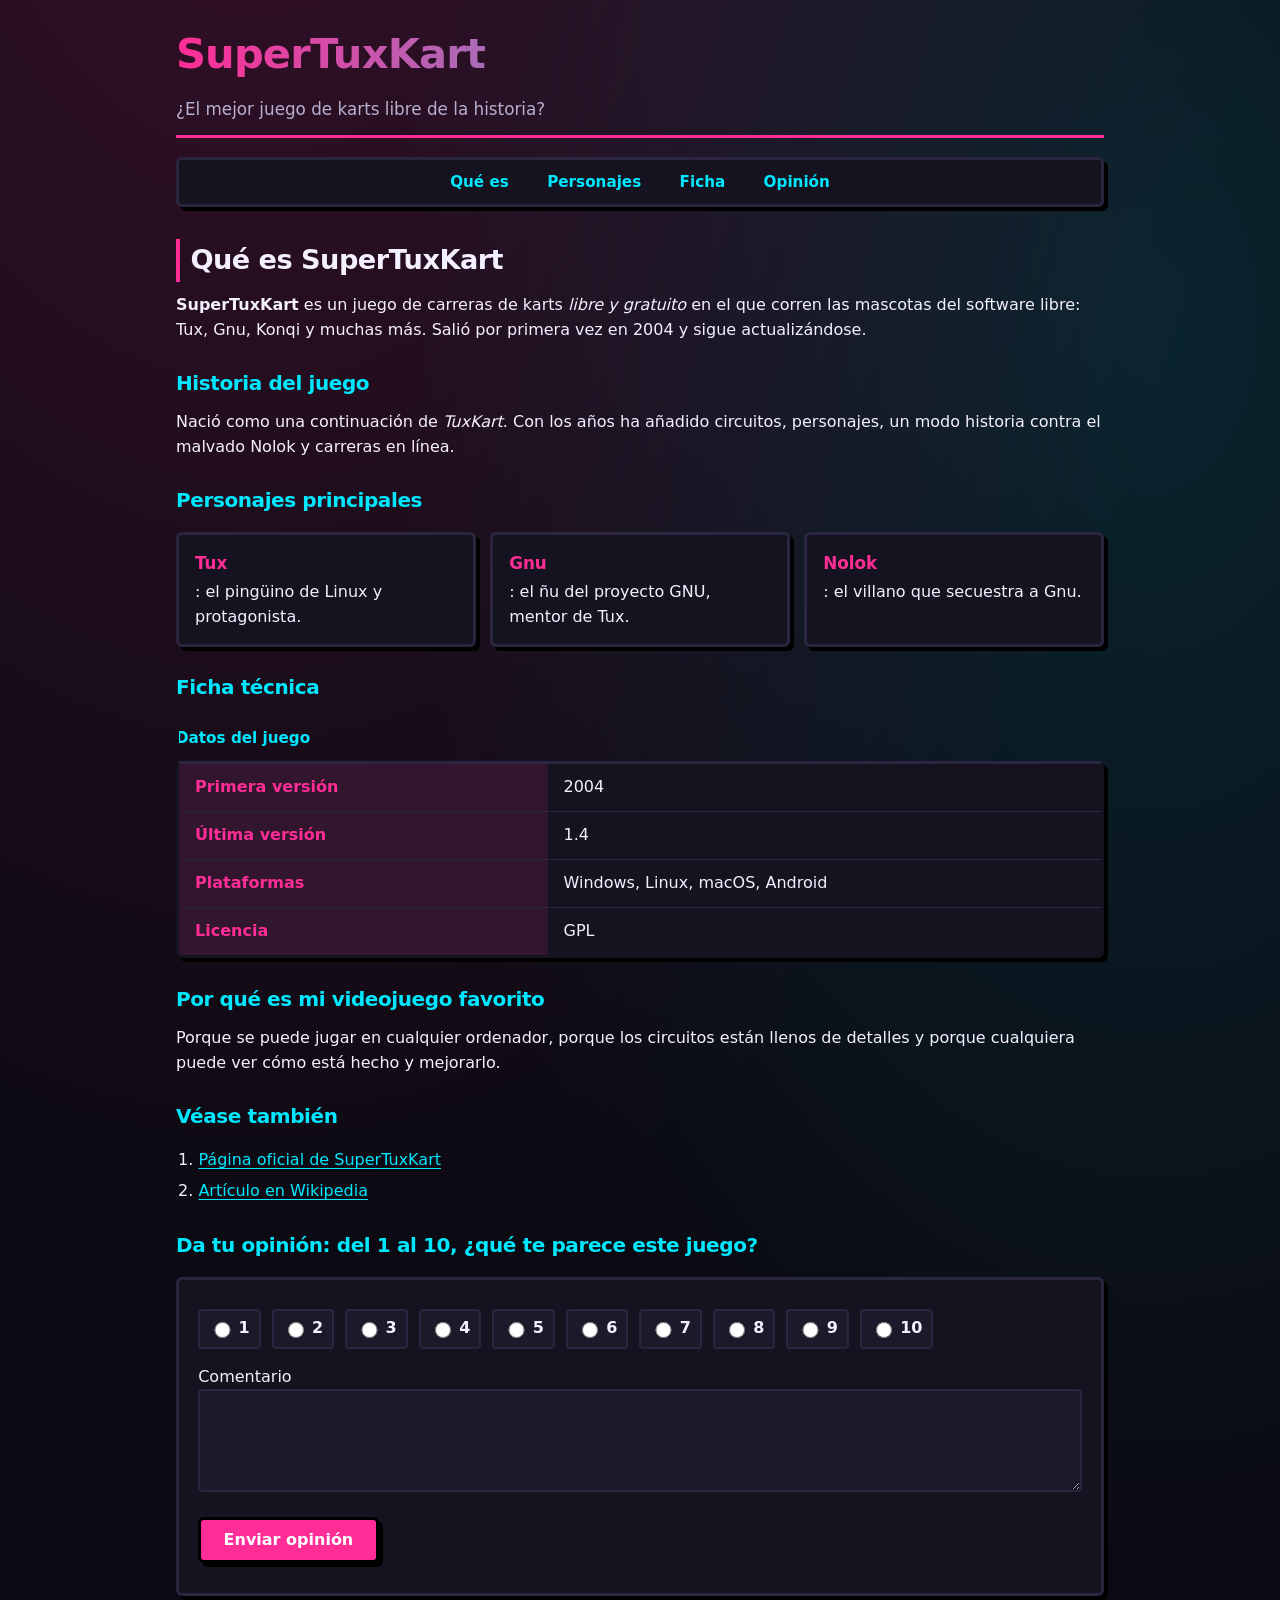
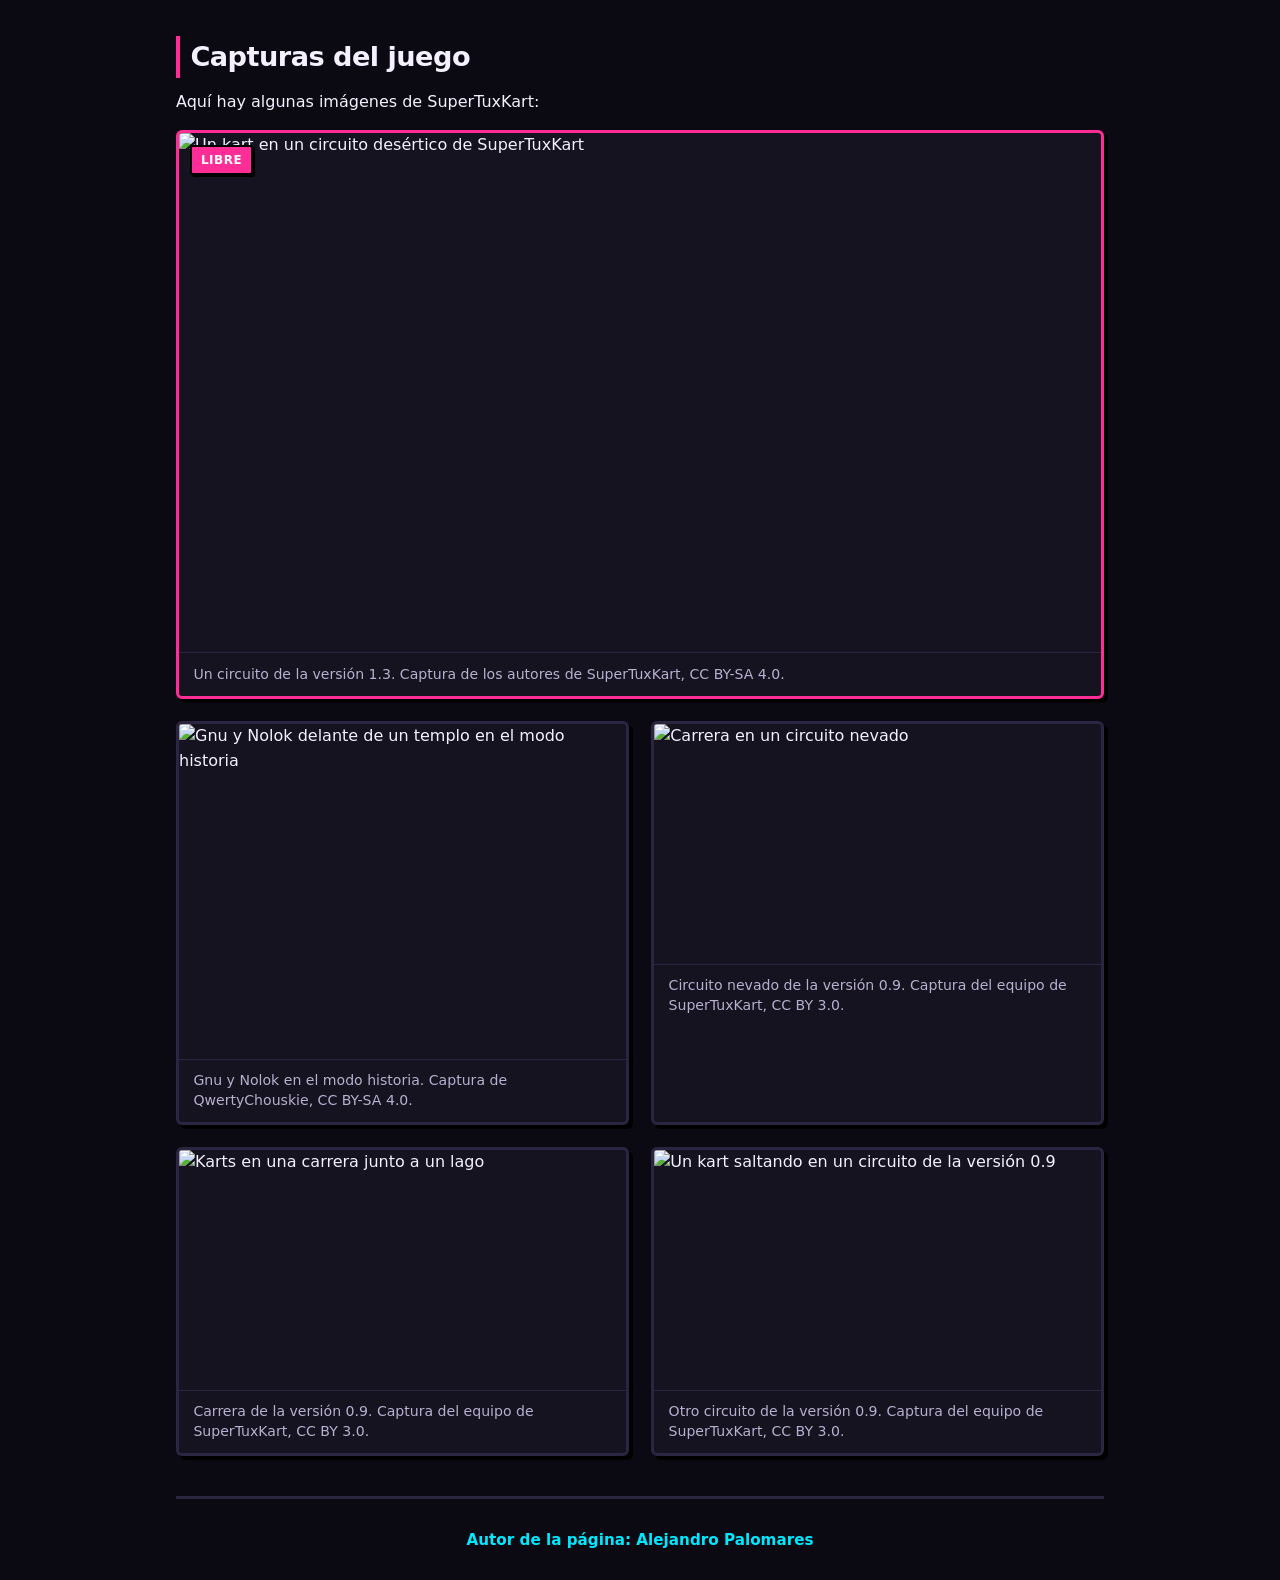
==== ut2/index.html @ 8ab344ee "Añade carpeta ut2: página SuperTuxKart con CSS estilo GTA VI Neon Vice (ejercicio 2)" ====
<!DOCTYPE html>
<html lang="es">
<head>
  <meta charset="utf-8">
  <meta name="viewport" content="width=device-width, initial-scale=1">
  <meta name="description" content="Página de ejemplo sobre SuperTuxKart, mi videojuego favorito">
  <meta name="author" content="Raúl Ibáñez">
  <title>SuperTuxKart, mi videojuego favorito</title>
  <link rel="stylesheet" href="style.css">
</head>
<body>
  <header>
    <h1>SuperTuxKart</h1>
    <p>¿El mejor juego de karts libre de la historia?</p>
  </header>

  <nav>
    <ul>
      <li><a href="#que-es">Qué es</a></li>
      <li><a href="#personajes">Personajes</a></li>
      <li><a href="#ficha">Ficha</a></li>
      <li><a href="#opinion">Opinión</a></li>
    </ul>
  </nav>

  <main>
    <h2 id="que-es">Qué es SuperTuxKart</h2>
    <p><strong>SuperTuxKart</strong> es un juego de carreras de karts <em>libre y gratuito</em> en el que corren las mascotas del software libre: Tux, Gnu, Konqi y muchas más. Salió por primera vez en 2004 y sigue actualizándose.</p>

    <h3>Historia del juego</h3>
    <p>Nació como una continuación de <em>TuxKart</em>. Con los años ha añadido circuitos, personajes, un modo historia contra el malvado Nolok y carreras en línea.</p>

    <h3 id="personajes">Personajes principales</h3>
    <ul>
      <li><strong>Tux</strong>: el pingüino de Linux y protagonista.</li>
      <li><strong>Gnu</strong>: el ñu del proyecto GNU, mentor de Tux.</li>
      <li><strong>Nolok</strong>: el villano que secuestra a Gnu.</li>
    </ul>

    <h3 id="ficha">Ficha técnica</h3>
    <table>
      <caption>Datos del juego</caption>
      <tr><th>Primera versión</th><td>2004</td></tr>
      <tr><th>Última versión</th><td>1.4</td></tr>
      <tr><th>Plataformas</th><td>Windows, Linux, macOS, Android</td></tr>
      <tr><th>Licencia</th><td>GPL</td></tr>
    </table>

    <h3>Por qué es mi videojuego favorito</h3>
    <p>Porque se puede jugar en cualquier ordenador, porque los circuitos están llenos de detalles y porque cualquiera puede ver cómo está hecho y mejorarlo.</p>

    <h3>Véase también</h3>
    <ol>
      <li><a href="https://supertuxkart.net/">Página oficial de SuperTuxKart</a></li>
      <li><a href="https://es.wikipedia.org/wiki/SuperTuxKart">Artículo en Wikipedia</a></li>
    </ol>

    <h3 id="opinion">Da tu opinión: del 1 al 10, ¿qué te parece este juego?</h3>
    <form action="https://webhook.site/" method="post">
      <p class="notas">
        <label><input type="radio" name="nota" value="1"> 1</label>
        <label><input type="radio" name="nota" value="2"> 2</label>
        <label><input type="radio" name="nota" value="3"> 3</label>
        <label><input type="radio" name="nota" value="4"> 4</label>
        <label><input type="radio" name="nota" value="5"> 5</label>
        <label><input type="radio" name="nota" value="6"> 6</label>
        <label><input type="radio" name="nota" value="7"> 7</label>
        <label><input type="radio" name="nota" value="8"> 8</label>
        <label><input type="radio" name="nota" value="9"> 9</label>
        <label><input type="radio" name="nota" value="10"> 10</label>
      </p>
      <p>
        <label for="comentario">Comentario</label><br>
        <textarea id="comentario" name="comentario" rows="4" cols="40"></textarea>
      </p>
      <p><button type="submit">Enviar opinión</button></p>
    </form>
  </main>

  <aside>
    <h2>Capturas del juego</h2>
    <p>Aquí hay algunas imágenes de SuperTuxKart:</p>
    <div class="galeria">
      <figure class="destacada">
        <span class="etiqueta">Libre</span>
        <img src="img/stk1.jpg" alt="Un kart en un circuito desértico de SuperTuxKart" width="1000" height="563">
        <figcaption>Un circuito de la versión 1.3. Captura de los autores de SuperTuxKart, CC BY-SA 4.0.</figcaption>
      </figure>
      <figure>
        <img src="img/stk2.jpg" alt="Gnu y Nolok delante de un templo en el modo historia" width="1000" height="750">
        <figcaption>Gnu y Nolok en el modo historia. Captura de QwertyChouskie, CC BY-SA 4.0.</figcaption>
      </figure>
      <figure>
        <img src="img/stk3.jpg" alt="Carrera en un circuito nevado" width="1000" height="537">
        <figcaption>Circuito nevado de la versión 0.9. Captura del equipo de SuperTuxKart, CC BY 3.0.</figcaption>
      </figure>
      <figure>
        <img src="img/stk4.jpg" alt="Karts en una carrera junto a un lago" width="1000" height="537">
        <figcaption>Carrera de la versión 0.9. Captura del equipo de SuperTuxKart, CC BY 3.0.</figcaption>
      </figure>
      <figure>
        <img src="img/stk5.jpg" alt="Un kart saltando en un circuito de la versión 0.9" width="1000" height="537">
        <figcaption>Otro circuito de la versión 0.9. Captura del equipo de SuperTuxKart, CC BY 3.0.</figcaption>
      </figure>
    </div>
  </aside>

  <footer>
    <p><em>Autor de la página: Alejandro Palomares</em></p>
  </footer>
</body>
</html>
---- ut2/style.css ----
/*
  Estilo: GTA VI Neon Vice (inspirado en el tráiler de GTA 6 + neobrutalismo suave)
  Pedí a la IA: "tema estilo GTA 6 con neones rosa/cian, alto contraste, dark mode,
  bordes gruesos tipo neobrutalismo, tipografía bold, galería en grid y que se vea
  perfecto en móvil a 375px sin desbordes".
*/

:root {
  --bg: #0b0a12;
  --bg-card: #15131f;
  --text: #f4f0ff;
  --text-muted: #b8b0d0;
  --pink: #ff2d95;
  --cyan: #00e8ff;
  --orange: #ff9f1c;
  --purple: #9b5cff;
  --border: #2a2540;
  --glow-pink: 0 0 12px rgba(255, 45, 149, 0.55);
  --glow-cyan: 0 0 12px rgba(0, 232, 255, 0.45);
  --shadow-hard: 4px 4px 0 #000;
  --radius: 6px;
  --font: system-ui, -apple-system, BlinkMacSystemFont, "Segoe UI", Roboto, Oxygen, Ubuntu, Cantarell, "Open Sans", "Helvetica Neue", sans-serif;
}

*,
*::before,
*::after {
  box-sizing: border-box;
}

html {
  scroll-behavior: smooth;
}

body {
  margin: 0;
  padding: 1rem;
  max-width: 60rem;
  margin-left: auto;
  margin-right: auto;
  background: var(--bg);
  background-image:
    radial-gradient(ellipse 80% 50% at 20% -10%, rgba(255, 45, 149, 0.18), transparent),
    radial-gradient(ellipse 60% 40% at 90% 10%, rgba(0, 232, 255, 0.12), transparent);
  color: var(--text);
  font-family: var(--font);
  line-height: 1.55;
  -webkit-font-smoothing: antialiased;
}

/* Tipografía */
h1, h2, h3 {
  font-family: var(--font);
  font-weight: 800;
  letter-spacing: -0.02em;
  color: var(--text);
  margin-top: 1.6rem;
  margin-bottom: 0.6rem;
}

h1 {
  font-size: clamp(1.8rem, 5vw, 2.6rem);
  background: linear-gradient(90deg, var(--pink), var(--cyan));
  -webkit-background-clip: text;
  background-clip: text;
  color: transparent;
  text-shadow: none;
  margin-top: 0.4rem;
}

h2 {
  font-size: clamp(1.35rem, 3.5vw, 1.7rem);
  border-left: 4px solid var(--pink);
  padding-left: 0.65rem;
}

h3 {
  font-size: clamp(1.1rem, 2.8vw, 1.25rem);
  color: var(--cyan);
}

p, li, td, th, figcaption, label, span {
  color: var(--text);
  font-family: var(--font);
}

p {
  margin: 0.7rem 0;
}

/* Header */
header {
  border-bottom: 3px solid var(--pink);
  padding-bottom: 0.8rem;
  margin-bottom: 0.5rem;
}

header p {
  color: var(--text-muted);
  font-size: 1.05rem;
  margin: 0.3rem 0 0;
}

/* Navegación */
nav {
  background: var(--bg-card);
  border: 3px solid var(--border);
  border-radius: var(--radius);
  padding: 0.6rem 0.8rem;
  margin: 1.2rem 0 2rem;
  box-shadow: var(--shadow-hard);
}

nav ul {
  list-style: none;
  margin: 0;
  padding: 0;
  display: flex;
  flex-wrap: wrap;
  gap: 0.5rem 1rem;
  justify-content: center;
}

nav a {
  color: var(--cyan);
  text-decoration: none;
  font-weight: 700;
  font-size: 0.95rem;
  padding: 0.35rem 0.7rem;
  border-radius: 4px;
  transition: background 0.15s, color 0.15s, box-shadow 0.15s;
}

nav a:hover,
nav a:focus {
  background: var(--pink);
  color: #fff;
  box-shadow: var(--glow-pink);
  outline: none;
}

/* Enlaces generales */
a {
  color: var(--cyan);
  text-decoration: underline;
  text-underline-offset: 3px;
  transition: color 0.15s;
}

a:hover {
  color: var(--pink);
}

/* Listas de personajes → rejilla */
#personajes + ul {
  display: grid;
  grid-template-columns: repeat(auto-fit, minmax(220px, 1fr));
  gap: 0.9rem;
  list-style: none;
  padding: 0;
  margin: 1rem 0 1.5rem;
}

#personajes + ul li {
  background: var(--bg-card);
  border: 3px solid var(--border);
  border-radius: var(--radius);
  padding: 0.9rem 1rem;
  box-shadow: var(--shadow-hard);
  transition: transform 0.15s, border-color 0.15s;
}

#personajes + ul li:hover {
  transform: translate(-2px, -2px);
  border-color: var(--pink);
  box-shadow: 6px 6px 0 #000;
}

#personajes + ul li strong {
  color: var(--pink);
  display: block;
  margin-bottom: 0.25rem;
  font-size: 1.05rem;
}

/* Tabla ficha técnica */
table {
  width: 100%;
  border-collapse: collapse;
  margin: 1rem 0 1.5rem;
  background: var(--bg-card);
  border: 3px solid var(--border);
  border-radius: var(--radius);
  overflow: hidden;
  box-shadow: var(--shadow-hard);
  font-family: var(--font);
}

caption {
  caption-side: top;
  text-align: left;
  font-weight: 700;
  color: var(--cyan);
  padding: 0.5rem 0 0.6rem;
  font-size: 0.95rem;
}

th, td {
  padding: 0.7rem 1rem;
  text-align: left;
  border-bottom: 1px solid var(--border);
}

th {
  background: rgba(255, 45, 149, 0.12);
  color: var(--pink);
  font-weight: 700;
  width: 40%;
}

tr:last-child th,
tr:last-child td {
  border-bottom: none;
}

/* Formulario opinión */
form {
  background: var(--bg-card);
  border: 3px solid var(--border);
  border-radius: var(--radius);
  padding: 1.2rem;
  margin: 1rem 0 2rem;
  box-shadow: var(--shadow-hard);
}

.notas {
  display: flex;
  flex-wrap: wrap;
  gap: 0.45rem 0.7rem;
  margin: 0.6rem 0 1rem;
}

.notas label {
  display: inline-flex;
  align-items: center;
  gap: 0.3rem;
  background: #1c1a2a;
  border: 2px solid var(--border);
  border-radius: 4px;
  padding: 0.35rem 0.55rem;
  cursor: pointer;
  font-weight: 600;
  transition: border-color 0.15s, background 0.15s;
}

.notas label:hover {
  border-color: var(--cyan);
}

.notas input[type="radio"] {
  accent-color: var(--pink);
  width: 1.05rem;
  height: 1.05rem;
}

textarea {
  width: 100%;
  max-width: 100%;
  background: #1c1a2a;
  border: 2px solid var(--border);
  border-radius: 4px;
  color: var(--text);
  padding: 0.7rem;
  font-family: var(--font);
  font-size: 1rem;
  resize: vertical;
  min-height: 90px;
}

textarea:focus {
  outline: none;
  border-color: var(--cyan);
  box-shadow: var(--glow-cyan);
}

button[type="submit"] {
  background: var(--pink);
  color: #fff;
  border: 3px solid #000;
  border-radius: var(--radius);
  padding: 0.65rem 1.4rem;
  font-weight: 800;
  font-size: 1rem;
  font-family: var(--font);
  cursor: pointer;
  box-shadow: var(--shadow-hard);
  transition: transform 0.12s, background 0.15s;
  margin-top: 0.4rem;
}

button[type="submit"]:hover {
  background: var(--cyan);
  color: #0b0a12;
  transform: translate(-2px, -2px);
  box-shadow: 6px 6px 0 #000;
}

button[type="submit"]:active {
  transform: translate(1px, 1px);
  box-shadow: 2px 2px 0 #000;
}

/* Aside / Galería */
aside {
  margin-top: 2.5rem;
}

aside > h2 {
  margin-bottom: 0.4rem;
}

.galeria {
  display: grid;
  grid-template-columns: 1fr;
  gap: 1.4rem;
  margin-top: 1rem;
}

figure {
  margin: 0;
  background: var(--bg-card);
  border: 3px solid var(--border);
  border-radius: var(--radius);
  overflow: hidden;
  box-shadow: var(--shadow-hard);
  position: relative;
}

figure.destacada {
  border-color: var(--pink);
}

.etiqueta {
  position: absolute;
  top: 0.7rem;
  left: 0.7rem;
  background: var(--pink);
  color: #fff;
  font-weight: 800;
  font-size: 0.75rem;
  letter-spacing: 0.04em;
  text-transform: uppercase;
  padding: 0.25rem 0.55rem;
  border-radius: 3px;
  border: 2px solid #000;
  z-index: 2;
  box-shadow: 2px 2px 0 #000;
}

img {
  display: block;
  width: 100%;
  height: auto;
  max-width: 100%;
  border-radius: 0;
  vertical-align: middle;
}

figcaption {
  padding: 0.7rem 0.9rem;
  font-size: 0.88rem;
  color: var(--text-muted);
  line-height: 1.4;
  border-top: 1px solid var(--border);
}

/* Footer */
footer {
  margin-top: 2.5rem;
  padding-top: 1.2rem;
  border-top: 3px solid var(--border);
  text-align: center;
}

footer p {
  color: var(--text-muted);
  font-size: 0.95rem;
}

footer em {
  color: var(--cyan);
  font-style: normal;
  font-weight: 600;
}

/* Listas ordenadas (véase también) */
ol {
  padding-left: 1.4rem;
}

ol li {
  margin-bottom: 0.4rem;
}

/* Mobile first tweaks – 375px y similares */
@media (max-width: 480px) {
  body {
    padding: 0.75rem;
  }

  nav {
    padding: 0.5rem;
  }

  nav ul {
    gap: 0.4rem;
  }

  nav a {
    font-size: 0.88rem;
    padding: 0.3rem 0.55rem;
  }

  #personajes + ul {
    grid-template-columns: 1fr;
  }

  th, td {
    padding: 0.55rem 0.7rem;
    font-size: 0.92rem;
  }

  form {
    padding: 1rem;
  }

  .notas {
    gap: 0.35rem;
  }

  .notas label {
    padding: 0.3rem 0.45rem;
    font-size: 0.9rem;
  }

  button[type="submit"] {
    width: 100%;
  }
}

@media (min-width: 640px) {
  .galeria {
    grid-template-columns: repeat(2, 1fr);
  }

  figure.destacada {
    grid-column: 1 / -1;
  }
}

@media (min-width: 900px) {
  .galeria {
    grid-template-columns: repeat(2, 1fr);
  }
}
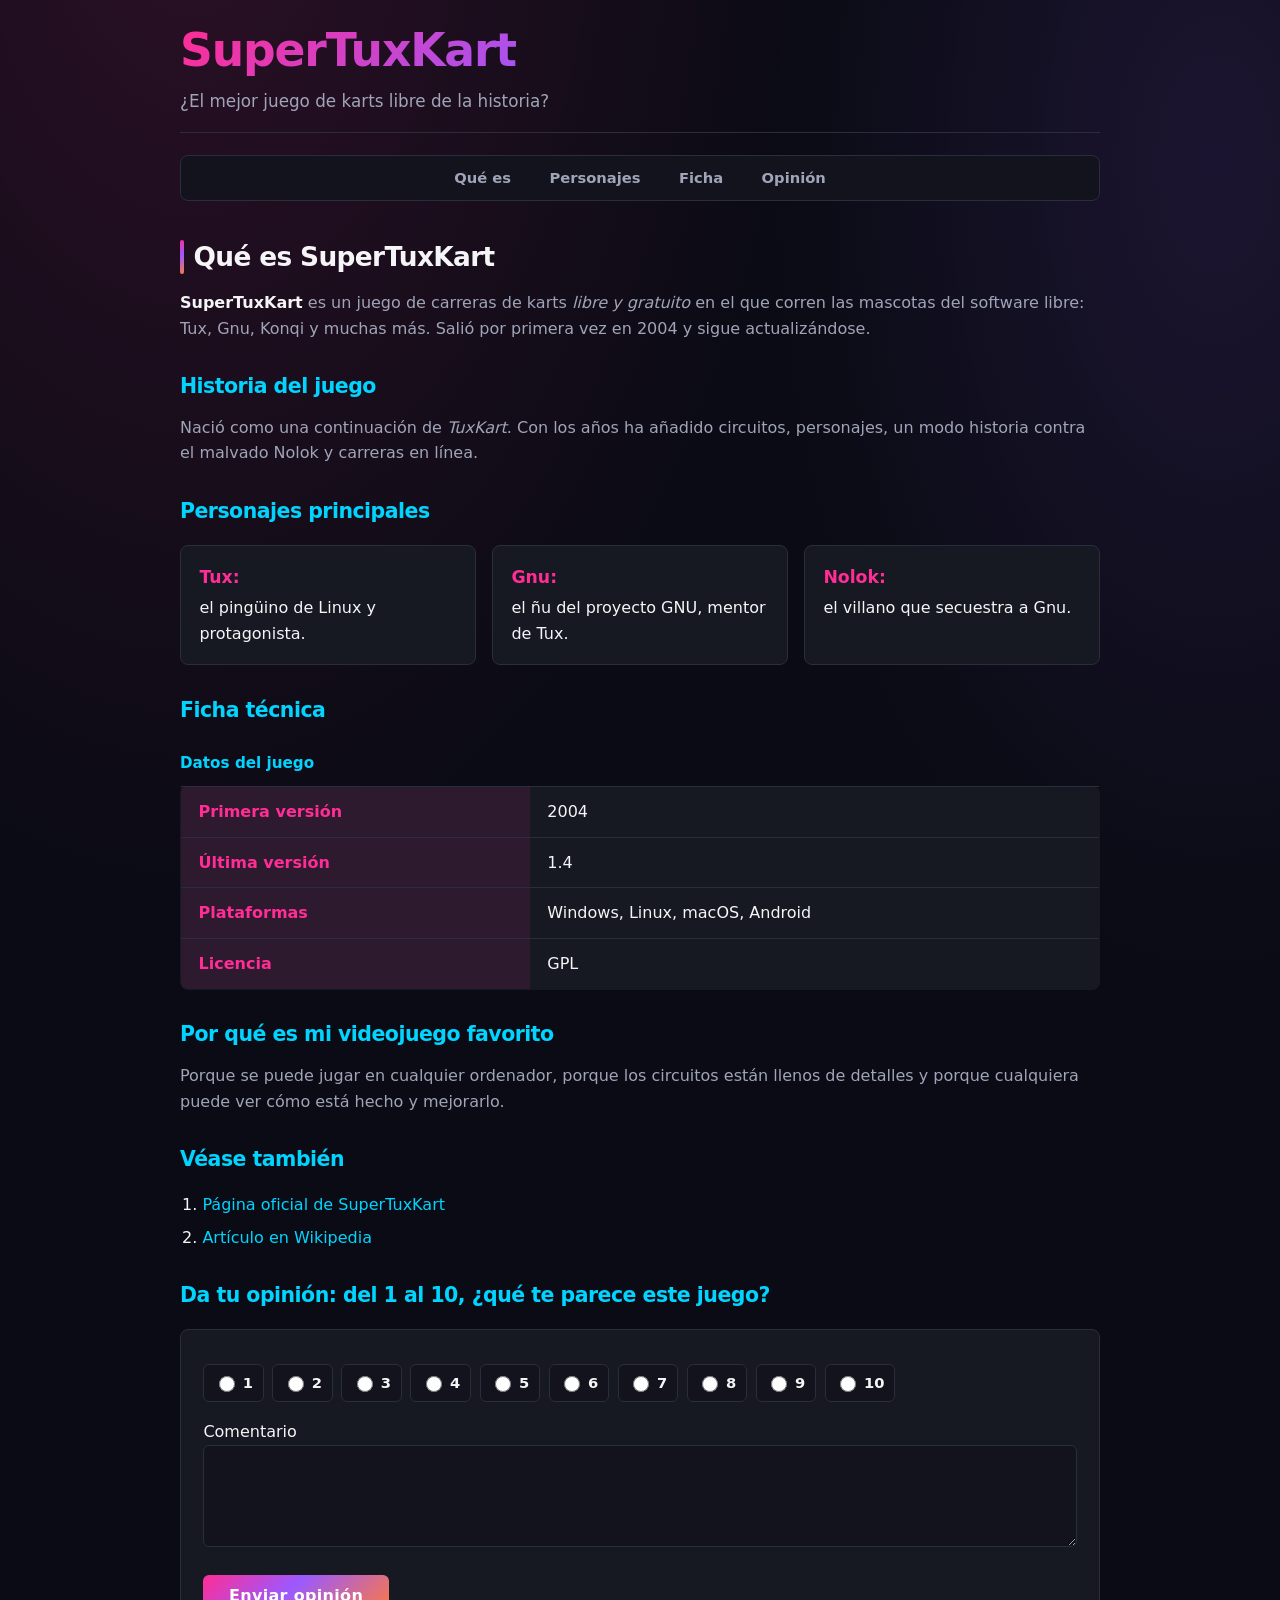
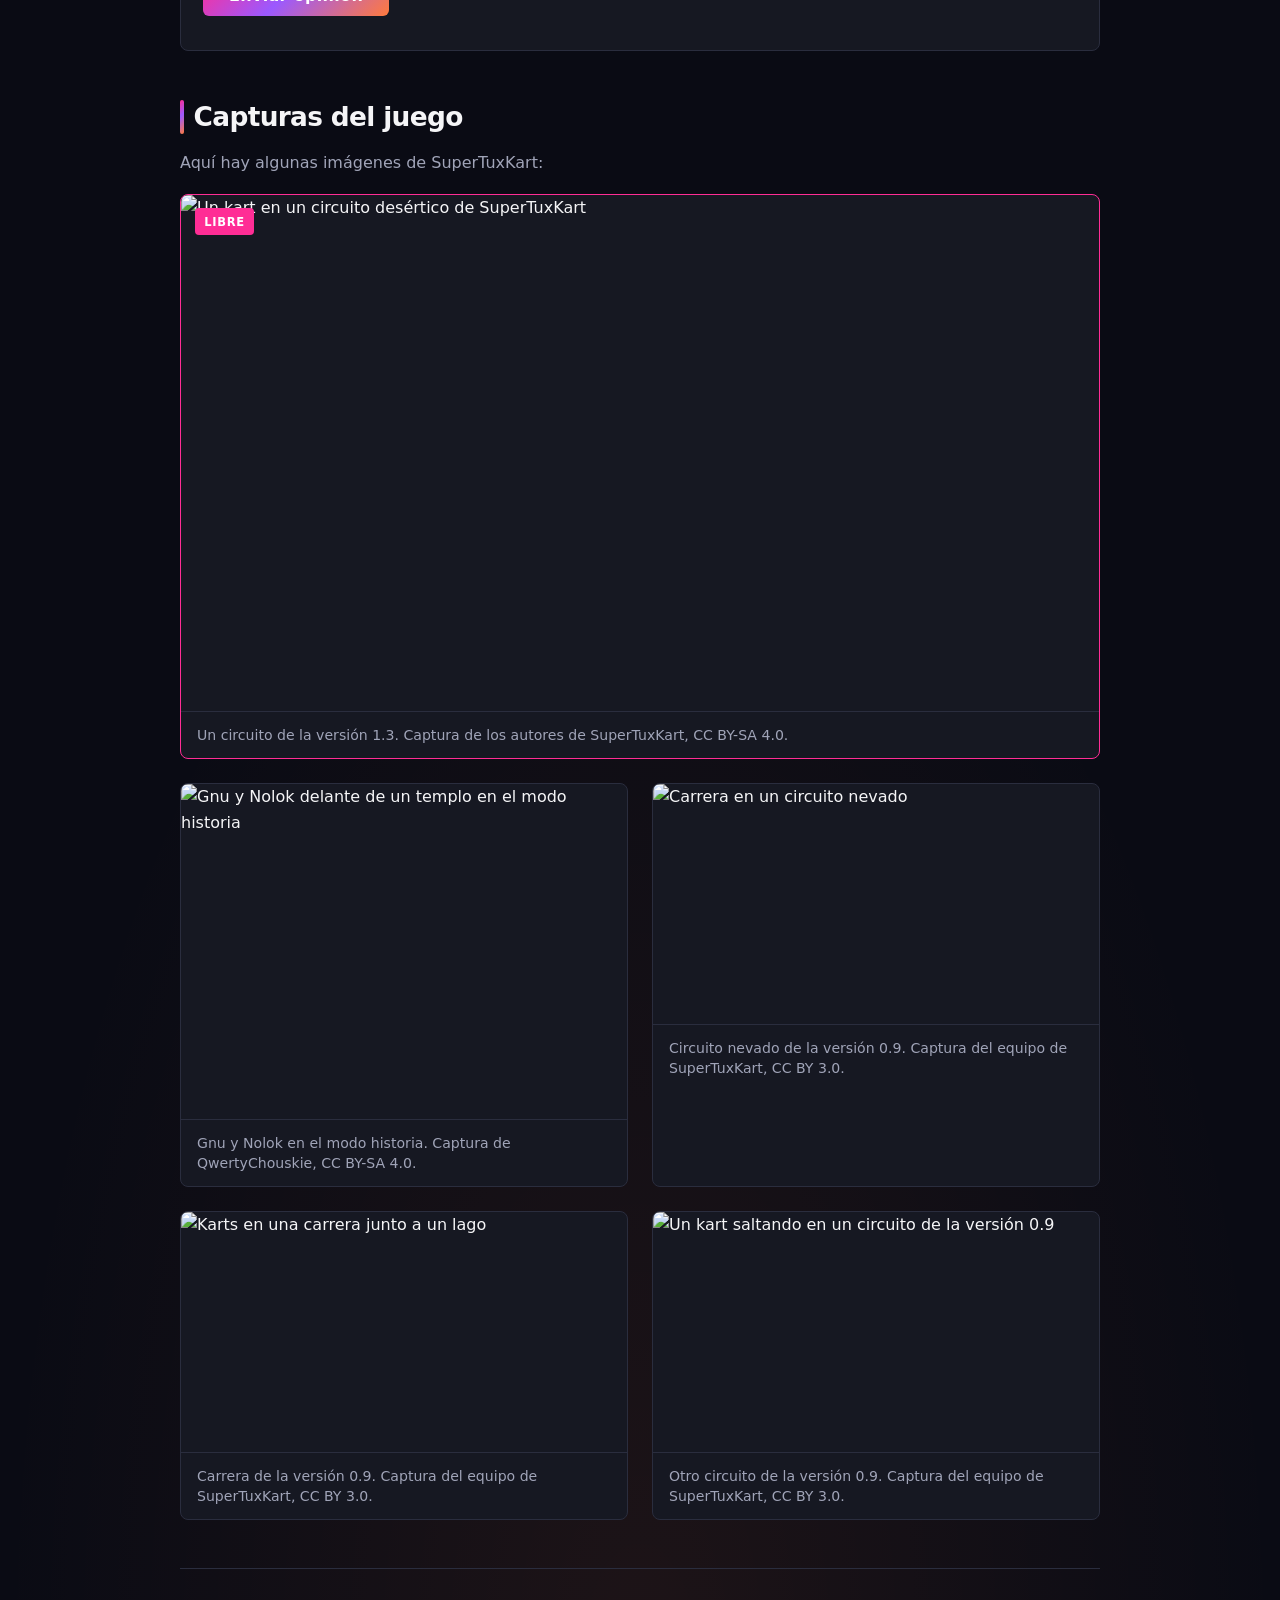
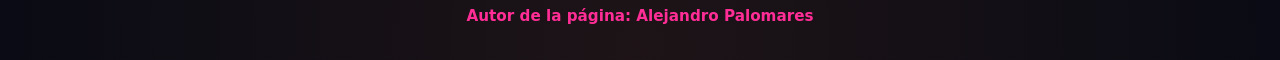
==== commit 25cd0af4: "Mueve los dos puntos dentro del strong (Tux: / Gnu: / Nolok:)" ====
--- a/ut2/index.html
+++ b/ut2/index.html
@@ -32,9 +32,9 @@
 
     <h3 id="personajes">Personajes principales</h3>
     <ul>
-      <li><strong>Tux</strong>: el pingüino de Linux y protagonista.</li>
-      <li><strong>Gnu</strong>: el ñu del proyecto GNU, mentor de Tux.</li>
-      <li><strong>Nolok</strong>: el villano que secuestra a Gnu.</li>
+      <li><strong>Tux:</strong> el pingüino de Linux y protagonista.</li>
+      <li><strong>Gnu:</strong> el ñu del proyecto GNU, mentor de Tux.</li>
+      <li><strong>Nolok:</strong> el villano que secuestra a Gnu.</li>
     </ul>
 
     <h3 id="ficha">Ficha técnica</h3>
--- a/ut2/style.css
+++ b/ut2/style.css
@@ -1,24 +1,28 @@
 /*
-  Estilo: GTA VI Neon Vice (inspirado en el tráiler de GTA 6 + neobrutalismo suave)
-  Pedí a la IA: "tema estilo GTA 6 con neones rosa/cian, alto contraste, dark mode,
-  bordes gruesos tipo neobrutalismo, tipografía bold, galería en grid y que se vea
-  perfecto en móvil a 375px sin desbordes".
+  Estilo: Official GTA VI / Rockstar (Vice City)
+  Inspirado directamente en rockstargames.com/VI y el logo oficial:
+  fondo oscuro cinematográfico, degradados rosa-púrpura-naranja,
+  acentos neón suaves, tipografía limpia y bold, alto contraste.
+  Pedí a la IA: "haz el CSS más parecido a la página oficial de GTA 6
+  de Rockstar, con sus colores, degradados de atardecer de Vice City,
+  oscuro elegante y solo tocando el CSS".
 */
 
 :root {
-  --bg: #0b0a12;
-  --bg-card: #15131f;
-  --text: #f4f0ff;
-  --text-muted: #b8b0d0;
+  --bg: #0a0b14;
+  --bg-elevated: #12131c;
+  --bg-card: #161822;
+  --text: #f5f5f7;
+  --text-muted: #a0a4b8;
   --pink: #ff2d95;
-  --cyan: #00e8ff;
-  --orange: #ff9f1c;
-  --purple: #9b5cff;
-  --border: #2a2540;
-  --glow-pink: 0 0 12px rgba(255, 45, 149, 0.55);
-  --glow-cyan: 0 0 12px rgba(0, 232, 255, 0.45);
-  --shadow-hard: 4px 4px 0 #000;
-  --radius: 6px;
+  --magenta: #e91e8c;
+  --purple: #9b59ff;
+  --cyan: #00d4ff;
+  --orange: #ff7a3d;
+  --sunset: linear-gradient(135deg, #ff2d95 0%, #9b59ff 45%, #ff7a3d 100%);
+  --border: #2a2d3e;
+  --glow: 0 0 20px rgba(255, 45, 149, 0.35);
+  --radius: 8px;
   --font: system-ui, -apple-system, BlinkMacSystemFont, "Segoe UI", Roboto, Oxygen, Ubuntu, Cantarell, "Open Sans", "Helvetica Neue", sans-serif;
 }
 
@@ -34,49 +38,62 @@
 
 body {
   margin: 0;
-  padding: 1rem;
+  padding: 1.25rem;
   max-width: 60rem;
   margin-left: auto;
   margin-right: auto;
   background: var(--bg);
   background-image:
-    radial-gradient(ellipse 80% 50% at 20% -10%, rgba(255, 45, 149, 0.18), transparent),
-    radial-gradient(ellipse 60% 40% at 90% 10%, rgba(0, 232, 255, 0.12), transparent);
+    radial-gradient(ellipse 90% 60% at 15% -5%, rgba(255, 45, 149, 0.14), transparent 55%),
+    radial-gradient(ellipse 70% 50% at 95% 5%, rgba(155, 89, 255, 0.12), transparent 50%),
+    radial-gradient(ellipse 50% 40% at 50% 100%, rgba(255, 122, 61, 0.08), transparent);
   color: var(--text);
   font-family: var(--font);
-  line-height: 1.55;
+  line-height: 1.6;
   -webkit-font-smoothing: antialiased;
 }
 
-/* Tipografía */
+/* Tipografía limpia y bold como Rockstar */
 h1, h2, h3 {
   font-family: var(--font);
-  font-weight: 800;
-  letter-spacing: -0.02em;
+  font-weight: 700;
+  letter-spacing: -0.025em;
   color: var(--text);
-  margin-top: 1.6rem;
-  margin-bottom: 0.6rem;
+  margin-top: 1.8rem;
+  margin-bottom: 0.65rem;
 }
 
 h1 {
-  font-size: clamp(1.8rem, 5vw, 2.6rem);
-  background: linear-gradient(90deg, var(--pink), var(--cyan));
+  font-size: clamp(2rem, 6vw, 2.85rem);
+  background: var(--sunset);
   -webkit-background-clip: text;
   background-clip: text;
   color: transparent;
-  text-shadow: none;
-  margin-top: 0.4rem;
+  margin-top: 0.3rem;
+  line-height: 1.15;
 }
 
 h2 {
-  font-size: clamp(1.35rem, 3.5vw, 1.7rem);
-  border-left: 4px solid var(--pink);
-  padding-left: 0.65rem;
+  font-size: clamp(1.35rem, 3.5vw, 1.65rem);
+  position: relative;
+  padding-left: 0.85rem;
+}
+
+h2::before {
+  content: "";
+  position: absolute;
+  left: 0;
+  top: 0.15em;
+  bottom: 0.15em;
+  width: 4px;
+  background: var(--sunset);
+  border-radius: 2px;
 }
 
 h3 {
-  font-size: clamp(1.1rem, 2.8vw, 1.25rem);
+  font-size: clamp(1.1rem, 2.8vw, 1.28rem);
   color: var(--cyan);
+  font-weight: 600;
 }
 
 p, li, td, th, figcaption, label, span {
@@ -85,30 +102,35 @@
 }
 
 p {
-  margin: 0.7rem 0;
+  margin: 0.75rem 0;
+  color: var(--text-muted);
+}
+
+p strong, li strong {
+  color: var(--text);
 }
 
 /* Header */
 header {
-  border-bottom: 3px solid var(--pink);
-  padding-bottom: 0.8rem;
-  margin-bottom: 0.5rem;
+  border-bottom: 1px solid var(--border);
+  padding-bottom: 1.1rem;
+  margin-bottom: 0.6rem;
 }
 
 header p {
   color: var(--text-muted);
   font-size: 1.05rem;
-  margin: 0.3rem 0 0;
-}
-
-/* Navegación */
+  margin: 0.4rem 0 0;
+  font-weight: 400;
+}
+
+/* Navegación estilo oficial (limpia y oscura) */
 nav {
-  background: var(--bg-card);
-  border: 3px solid var(--border);
+  background: var(--bg-elevated);
+  border: 1px solid var(--border);
   border-radius: var(--radius);
-  padding: 0.6rem 0.8rem;
-  margin: 1.2rem 0 2rem;
-  box-shadow: var(--shadow-hard);
+  padding: 0.55rem 0.9rem;
+  margin: 1.4rem 0 2.2rem;
 }
 
 nav ul {
@@ -117,105 +139,104 @@
   padding: 0;
   display: flex;
   flex-wrap: wrap;
-  gap: 0.5rem 1rem;
+  gap: 0.35rem 0.9rem;
   justify-content: center;
 }
 
 nav a {
+  color: var(--text-muted);
+  text-decoration: none;
+  font-weight: 600;
+  font-size: 0.92rem;
+  padding: 0.4rem 0.75rem;
+  border-radius: 6px;
+  transition: color 0.2s, background 0.2s;
+}
+
+nav a:hover,
+nav a:focus {
+  color: #fff;
+  background: rgba(255, 45, 149, 0.18);
+  outline: none;
+}
+
+/* Enlaces */
+a {
   color: var(--cyan);
   text-decoration: none;
-  font-weight: 700;
-  font-size: 0.95rem;
-  padding: 0.35rem 0.7rem;
-  border-radius: 4px;
-  transition: background 0.15s, color 0.15s, box-shadow 0.15s;
-}
-
-nav a:hover,
-nav a:focus {
-  background: var(--pink);
-  color: #fff;
-  box-shadow: var(--glow-pink);
-  outline: none;
-}
-
-/* Enlaces generales */
-a {
-  color: var(--cyan);
-  text-decoration: underline;
-  text-underline-offset: 3px;
-  transition: color 0.15s;
+  border-bottom: 1px solid transparent;
+  transition: color 0.2s, border-color 0.2s;
 }
 
 a:hover {
   color: var(--pink);
-}
-
-/* Listas de personajes → rejilla */
+  border-bottom-color: var(--pink);
+}
+
+/* Rejilla de personajes (ejercicio 2) */
 #personajes + ul {
   display: grid;
-  grid-template-columns: repeat(auto-fit, minmax(220px, 1fr));
-  gap: 0.9rem;
+  grid-template-columns: repeat(auto-fit, minmax(230px, 1fr));
+  gap: 1rem;
   list-style: none;
   padding: 0;
-  margin: 1rem 0 1.5rem;
+  margin: 1.1rem 0 1.8rem;
 }
 
 #personajes + ul li {
   background: var(--bg-card);
-  border: 3px solid var(--border);
+  border: 1px solid var(--border);
   border-radius: var(--radius);
-  padding: 0.9rem 1rem;
-  box-shadow: var(--shadow-hard);
-  transition: transform 0.15s, border-color 0.15s;
+  padding: 1.1rem 1.15rem;
+  transition: border-color 0.2s, transform 0.2s, box-shadow 0.2s;
 }
 
 #personajes + ul li:hover {
-  transform: translate(-2px, -2px);
   border-color: var(--pink);
-  box-shadow: 6px 6px 0 #000;
+  transform: translateY(-3px);
+  box-shadow: var(--glow);
 }
 
 #personajes + ul li strong {
   color: var(--pink);
   display: block;
   margin-bottom: 0.25rem;
-  font-size: 1.05rem;
+  font-size: 1.08rem;
+  font-weight: 700;
 }
 
 /* Tabla ficha técnica */
 table {
   width: 100%;
   border-collapse: collapse;
-  margin: 1rem 0 1.5rem;
+  margin: 1.1rem 0 1.8rem;
   background: var(--bg-card);
-  border: 3px solid var(--border);
+  border: 1px solid var(--border);
   border-radius: var(--radius);
   overflow: hidden;
-  box-shadow: var(--shadow-hard);
   font-family: var(--font);
 }
 
 caption {
   caption-side: top;
   text-align: left;
-  font-weight: 700;
+  font-weight: 600;
   color: var(--cyan);
-  padding: 0.5rem 0 0.6rem;
+  padding: 0.4rem 0 0.7rem;
   font-size: 0.95rem;
 }
 
 th, td {
-  padding: 0.7rem 1rem;
+  padding: 0.75rem 1.1rem;
   text-align: left;
   border-bottom: 1px solid var(--border);
 }
 
 th {
-  background: rgba(255, 45, 149, 0.12);
+  background: rgba(255, 45, 149, 0.1);
   color: var(--pink);
-  font-weight: 700;
-  width: 40%;
+  font-weight: 600;
+  width: 38%;
 }
 
 tr:last-child th,
@@ -223,117 +244,121 @@
   border-bottom: none;
 }
 
-/* Formulario opinión */
+/* Formulario */
 form {
   background: var(--bg-card);
-  border: 3px solid var(--border);
+  border: 1px solid var(--border);
   border-radius: var(--radius);
-  padding: 1.2rem;
-  margin: 1rem 0 2rem;
-  box-shadow: var(--shadow-hard);
+  padding: 1.4rem;
+  margin: 1.1rem 0 2.2rem;
 }
 
 .notas {
   display: flex;
   flex-wrap: wrap;
-  gap: 0.45rem 0.7rem;
-  margin: 0.6rem 0 1rem;
+  gap: 0.4rem 0.55rem;
+  margin: 0.7rem 0 1.1rem;
 }
 
 .notas label {
   display: inline-flex;
   align-items: center;
   gap: 0.3rem;
-  background: #1c1a2a;
-  border: 2px solid var(--border);
-  border-radius: 4px;
-  padding: 0.35rem 0.55rem;
+  background: var(--bg-elevated);
+  border: 1px solid var(--border);
+  border-radius: 6px;
+  padding: 0.38rem 0.6rem;
   cursor: pointer;
   font-weight: 600;
-  transition: border-color 0.15s, background 0.15s;
+  font-size: 0.92rem;
+  transition: border-color 0.2s, background 0.2s;
 }
 
 .notas label:hover {
-  border-color: var(--cyan);
+  border-color: var(--pink);
+  background: rgba(255, 45, 149, 0.1);
 }
 
 .notas input[type="radio"] {
   accent-color: var(--pink);
-  width: 1.05rem;
-  height: 1.05rem;
+  width: 1rem;
+  height: 1rem;
 }
 
 textarea {
   width: 100%;
   max-width: 100%;
-  background: #1c1a2a;
-  border: 2px solid var(--border);
-  border-radius: 4px;
+  background: var(--bg-elevated);
+  border: 1px solid var(--border);
+  border-radius: 6px;
   color: var(--text);
-  padding: 0.7rem;
+  padding: 0.75rem;
   font-family: var(--font);
   font-size: 1rem;
   resize: vertical;
-  min-height: 90px;
+  min-height: 95px;
+  transition: border-color 0.2s, box-shadow 0.2s;
 }
 
 textarea:focus {
   outline: none;
-  border-color: var(--cyan);
-  box-shadow: var(--glow-cyan);
+  border-color: var(--pink);
+  box-shadow: 0 0 0 3px rgba(255, 45, 149, 0.2);
 }
 
 button[type="submit"] {
-  background: var(--pink);
+  background: var(--sunset);
   color: #fff;
-  border: 3px solid #000;
-  border-radius: var(--radius);
-  padding: 0.65rem 1.4rem;
-  font-weight: 800;
+  border: none;
+  border-radius: 6px;
+  padding: 0.7rem 1.6rem;
+  font-weight: 700;
   font-size: 1rem;
   font-family: var(--font);
   cursor: pointer;
-  box-shadow: var(--shadow-hard);
-  transition: transform 0.12s, background 0.15s;
-  margin-top: 0.4rem;
+  transition: opacity 0.2s, transform 0.15s;
+  margin-top: 0.5rem;
+  letter-spacing: 0.02em;
 }
 
 button[type="submit"]:hover {
-  background: var(--cyan);
-  color: #0b0a12;
-  transform: translate(-2px, -2px);
-  box-shadow: 6px 6px 0 #000;
+  opacity: 0.92;
+  transform: translateY(-1px);
 }
 
 button[type="submit"]:active {
-  transform: translate(1px, 1px);
-  box-shadow: 2px 2px 0 #000;
-}
-
-/* Aside / Galería */
+  transform: translateY(0);
+}
+
+/* Galería */
 aside {
-  margin-top: 2.5rem;
+  margin-top: 2.8rem;
 }
 
 aside > h2 {
-  margin-bottom: 0.4rem;
+  margin-bottom: 0.5rem;
 }
 
 .galeria {
   display: grid;
   grid-template-columns: 1fr;
-  gap: 1.4rem;
-  margin-top: 1rem;
+  gap: 1.5rem;
+  margin-top: 1.1rem;
 }
 
 figure {
   margin: 0;
   background: var(--bg-card);
-  border: 3px solid var(--border);
+  border: 1px solid var(--border);
   border-radius: var(--radius);
   overflow: hidden;
-  box-shadow: var(--shadow-hard);
   position: relative;
+  transition: border-color 0.25s, box-shadow 0.25s;
+}
+
+figure:hover {
+  border-color: rgba(255, 45, 149, 0.5);
+  box-shadow: var(--glow);
 }
 
 figure.destacada {
@@ -342,19 +367,17 @@
 
 .etiqueta {
   position: absolute;
-  top: 0.7rem;
-  left: 0.7rem;
+  top: 0.85rem;
+  left: 0.85rem;
   background: var(--pink);
   color: #fff;
-  font-weight: 800;
-  font-size: 0.75rem;
-  letter-spacing: 0.04em;
+  font-weight: 700;
+  font-size: 0.72rem;
+  letter-spacing: 0.06em;
   text-transform: uppercase;
-  padding: 0.25rem 0.55rem;
-  border-radius: 3px;
-  border: 2px solid #000;
+  padding: 0.28rem 0.6rem;
+  border-radius: 4px;
   z-index: 2;
-  box-shadow: 2px 2px 0 #000;
 }
 
 img {
@@ -362,23 +385,22 @@
   width: 100%;
   height: auto;
   max-width: 100%;
-  border-radius: 0;
   vertical-align: middle;
 }
 
 figcaption {
-  padding: 0.7rem 0.9rem;
+  padding: 0.8rem 1rem;
   font-size: 0.88rem;
   color: var(--text-muted);
-  line-height: 1.4;
+  line-height: 1.45;
   border-top: 1px solid var(--border);
 }
 
 /* Footer */
 footer {
-  margin-top: 2.5rem;
-  padding-top: 1.2rem;
-  border-top: 3px solid var(--border);
+  margin-top: 3rem;
+  padding-top: 1.4rem;
+  border-top: 1px solid var(--border);
   text-align: center;
 }
 
@@ -388,37 +410,42 @@
 }
 
 footer em {
-  color: var(--cyan);
+  color: var(--pink);
   font-style: normal;
   font-weight: 600;
 }
 
-/* Listas ordenadas (véase también) */
+/* Listas ordenadas */
 ol {
   padding-left: 1.4rem;
+  color: var(--text-muted);
 }
 
 ol li {
-  margin-bottom: 0.4rem;
-}
-
-/* Mobile first tweaks – 375px y similares */
+  margin-bottom: 0.45rem;
+}
+
+ol a {
+  color: var(--cyan);
+}
+
+/* Responsive – 375px y similares */
 @media (max-width: 480px) {
   body {
-    padding: 0.75rem;
+    padding: 0.85rem;
   }
 
   nav {
-    padding: 0.5rem;
+    padding: 0.45rem 0.55rem;
   }
 
   nav ul {
-    gap: 0.4rem;
+    gap: 0.3rem 0.5rem;
   }
 
   nav a {
-    font-size: 0.88rem;
-    padding: 0.3rem 0.55rem;
+    font-size: 0.86rem;
+    padding: 0.35rem 0.55rem;
   }
 
   #personajes + ul {
@@ -426,21 +453,17 @@
   }
 
   th, td {
-    padding: 0.55rem 0.7rem;
+    padding: 0.6rem 0.8rem;
     font-size: 0.92rem;
   }
 
   form {
-    padding: 1rem;
-  }
-
-  .notas {
-    gap: 0.35rem;
+    padding: 1.1rem;
   }
 
   .notas label {
-    padding: 0.3rem 0.45rem;
-    font-size: 0.9rem;
+    padding: 0.32rem 0.5rem;
+    font-size: 0.88rem;
   }
 
   button[type="submit"] {
@@ -457,9 +480,3 @@
     grid-column: 1 / -1;
   }
 }
-
-@media (min-width: 900px) {
-  .galeria {
-    grid-template-columns: repeat(2, 1fr);
-  }
-}
